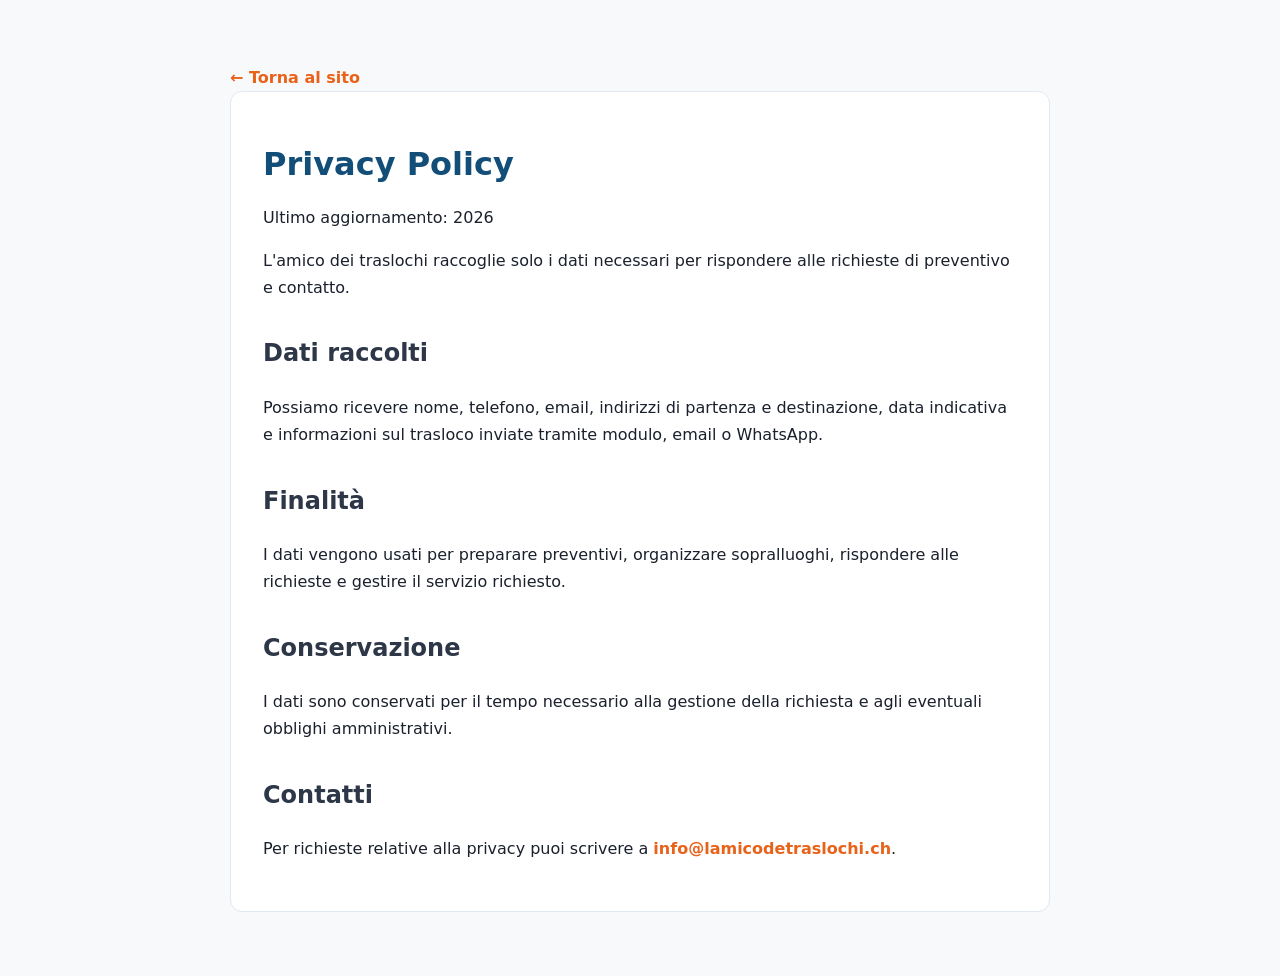
==== privacy-policy.html @ e81b9553 "Add files via upload" ====
<!DOCTYPE html>
<html lang="it">
<head>
<meta charset="UTF-8">
<meta name="viewport" content="width=device-width, initial-scale=1.0">
<title>Privacy Policy | L'amico dei traslochi</title>
<style>
  body { font-family: 'Segoe UI', system-ui, -apple-system, sans-serif; color: #1A202C; line-height: 1.7; margin: 0; background: #F8F9FA; }
  main { max-width: 820px; margin: 0 auto; padding: 4rem 1.5rem; }
  a { color: #E8621A; font-weight: 700; text-decoration: none; }
  h1 { color: #124E78; line-height: 1.15; }
  h2 { color: #2D3748; margin-top: 2rem; }
  .box { background: #fff; border: 1px solid #E2E8F0; border-radius: 12px; padding: 2rem; }
</style>
</head>
<body>
<main>
  <a href="index.html">← Torna al sito</a>
  <div class="box">
    <h1>Privacy Policy</h1>
    <p>Ultimo aggiornamento: 2026</p>
    <p>L'amico dei traslochi raccoglie solo i dati necessari per rispondere alle richieste di preventivo e contatto.</p>
    <h2>Dati raccolti</h2>
    <p>Possiamo ricevere nome, telefono, email, indirizzi di partenza e destinazione, data indicativa e informazioni sul trasloco inviate tramite modulo, email o WhatsApp.</p>
    <h2>Finalità</h2>
    <p>I dati vengono usati per preparare preventivi, organizzare sopralluoghi, rispondere alle richieste e gestire il servizio richiesto.</p>
    <h2>Conservazione</h2>
    <p>I dati sono conservati per il tempo necessario alla gestione della richiesta e agli eventuali obblighi amministrativi.</p>
    <h2>Contatti</h2>
    <p>Per richieste relative alla privacy puoi scrivere a <a href="mailto:info@lamicodetraslochi.ch">info@lamicodetraslochi.ch</a>.</p>
  </div>
</main>
</body>
</html>
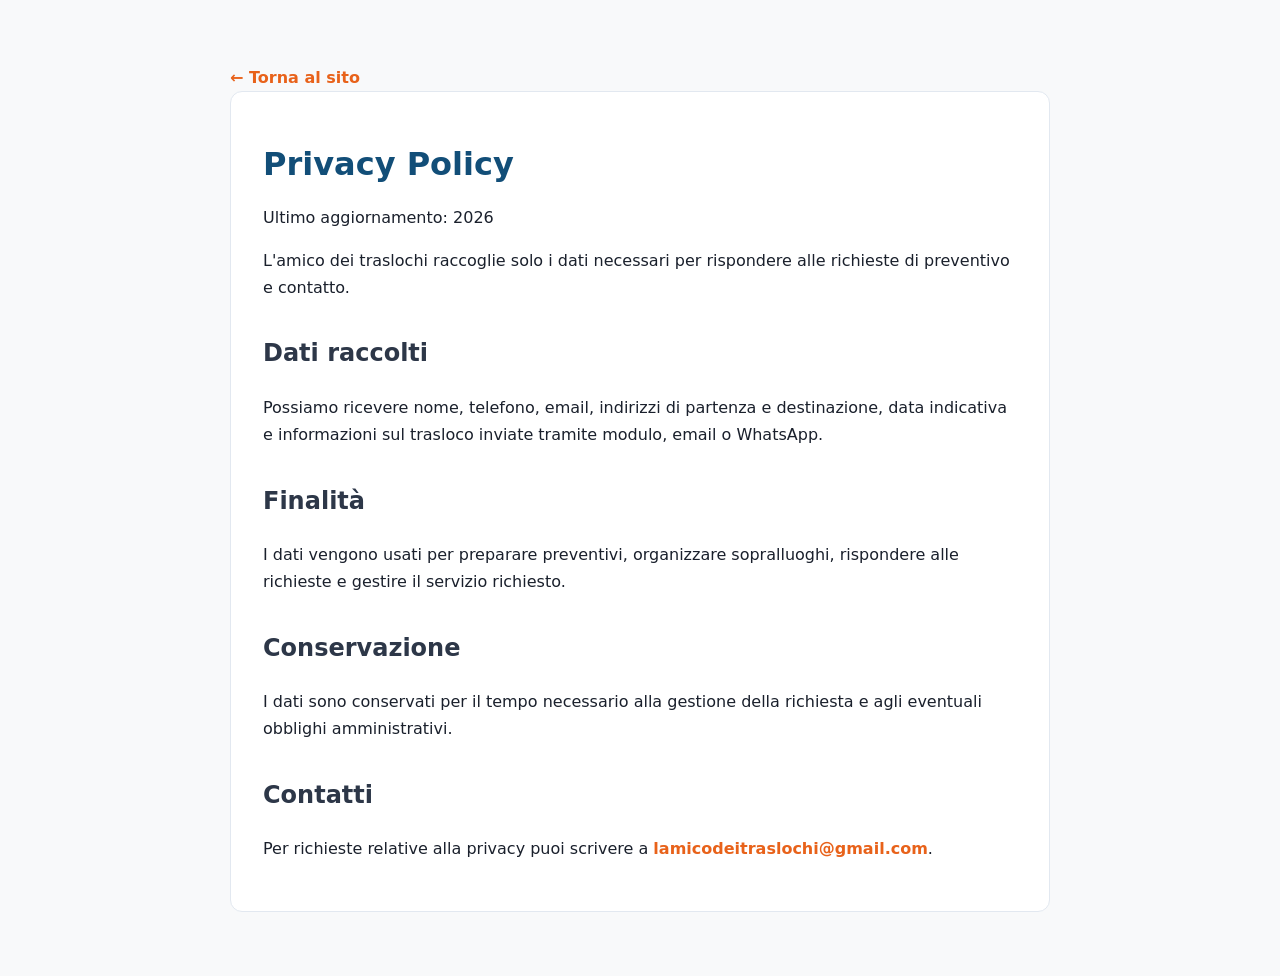
==== commit 79a0a1f8: "Add files via upload" ====
--- a/privacy-policy.html
+++ b/privacy-policy.html
@@ -27,7 +27,7 @@
     <h2>Conservazione</h2>
     <p>I dati sono conservati per il tempo necessario alla gestione della richiesta e agli eventuali obblighi amministrativi.</p>
     <h2>Contatti</h2>
-    <p>Per richieste relative alla privacy puoi scrivere a <a href="mailto:info@lamicodetraslochi.ch">info@lamicodetraslochi.ch</a>.</p>
+    <p>Per richieste relative alla privacy puoi scrivere a <a href="mailto:lamicodeitraslochi@gmail.com">lamicodeitraslochi@gmail.com</a>.</p>
   </div>
 </main>
 </body>
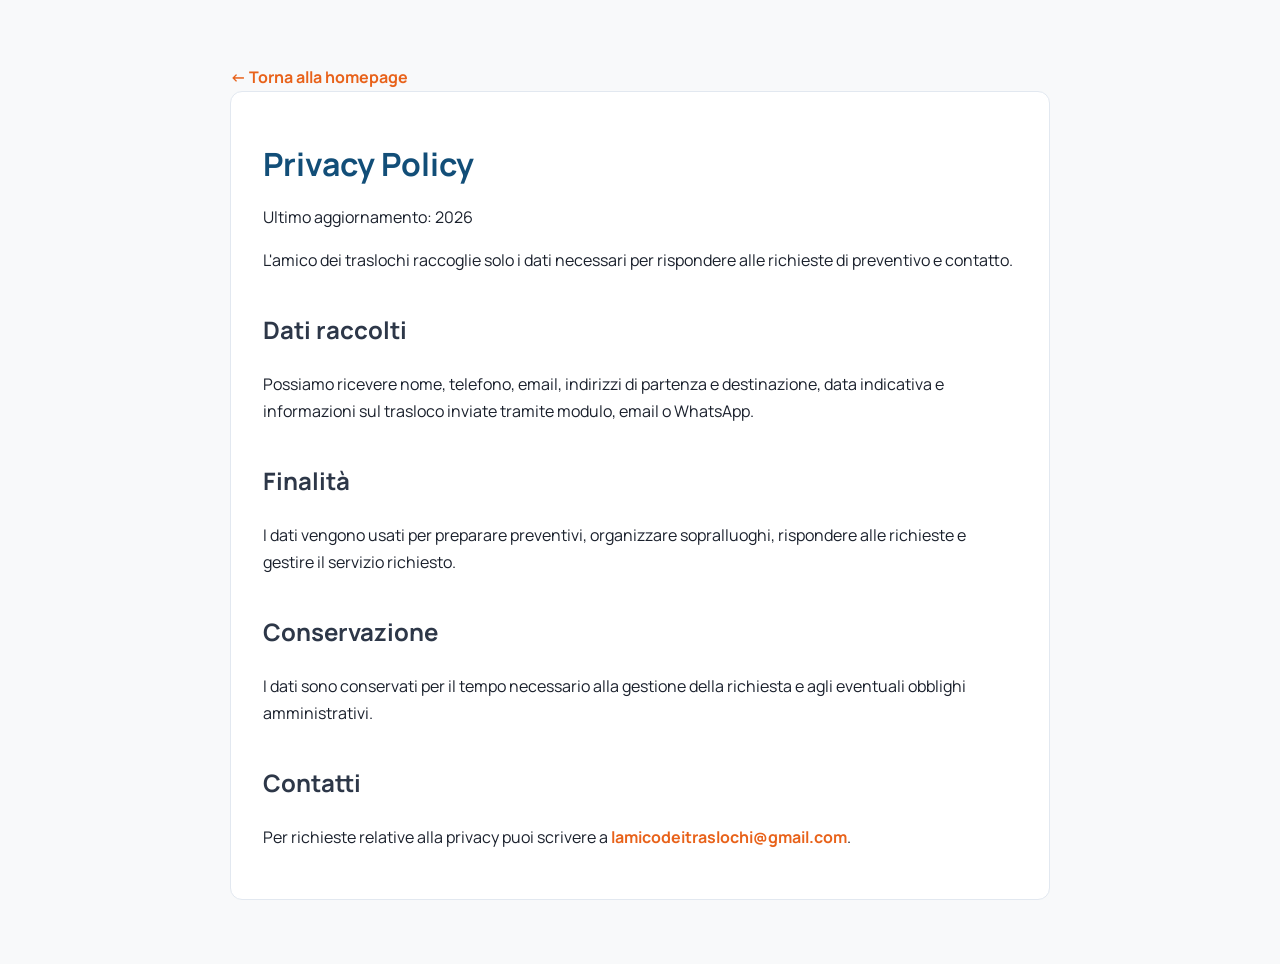
==== commit 81df1c75: "Add files via upload" ====
--- a/privacy-policy.html
+++ b/privacy-policy.html
@@ -1,21 +1,38 @@
 <!DOCTYPE html>
 <html lang="it">
 <head>
+<!-- Google Tag Manager -->
+<script>(function(w,d,s,l,i){w[l]=w[l]||[];w[l].push({'gtm.start':
+new Date().getTime(),event:'gtm.js'});var f=d.getElementsByTagName(s)[0],
+j=d.createElement(s),dl=l!='dataLayer'?'&l='+l:'';j.async=true;j.src=
+'https://www.googletagmanager.com/gtm.js?id='+i+dl;f.parentNode.insertBefore(j,f);
+})(window,document,'script','dataLayer','GTM-WCJHG2GM');</script>
+<!-- End Google Tag Manager -->
 <meta charset="UTF-8">
 <meta name="viewport" content="width=device-width, initial-scale=1.0">
-<title>Privacy Policy | L'amico dei traslochi</title>
+<meta name="description" content="Informativa sulla privacy e sul trattamento dei dati personali di L'Amico dei Traslochi.">
+<meta name="robots" content="index, follow">
+<title>Privacy Policy | L'Amico dei Traslochi</title>
+<link rel="canonical" href="https://amicodeitraslochi.ch/privacy-policy.html">
+<link rel="preconnect" href="https://fonts.googleapis.com">
+<link rel="preconnect" href="https://fonts.gstatic.com" crossorigin>
+<link href="https://fonts.googleapis.com/css2?family=Manrope:wght@400;500;600;700&display=swap" rel="stylesheet">
 <style>
-  body { font-family: 'Segoe UI', system-ui, -apple-system, sans-serif; color: #1A202C; line-height: 1.7; margin: 0; background: #F8F9FA; }
+  body { font-family: 'Manrope', system-ui, -apple-system, sans-serif; font-weight: 400; color: #1A202C; line-height: 1.7; margin: 0; background: #F8F9FA; }
   main { max-width: 820px; margin: 0 auto; padding: 4rem 1.5rem; }
   a { color: #E8621A; font-weight: 700; text-decoration: none; }
-  h1 { color: #124E78; line-height: 1.15; }
-  h2 { color: #2D3748; margin-top: 2rem; }
+  h1 { color: #124E78; line-height: 1.15; font-weight: 700; }
+  h2 { color: #2D3748; margin-top: 2.25rem; font-weight: 700; }
   .box { background: #fff; border: 1px solid #E2E8F0; border-radius: 12px; padding: 2rem; }
 </style>
 </head>
 <body>
+<!-- Google Tag Manager (noscript) -->
+<noscript><iframe src="https://www.googletagmanager.com/ns.html?id=GTM-WCJHG2GM"
+height="0" width="0" style="display:none;visibility:hidden"></iframe></noscript>
+<!-- End Google Tag Manager (noscript) -->
 <main>
-  <a href="index.html">← Torna al sito</a>
+  <a href="/">← Torna alla homepage</a>
   <div class="box">
     <h1>Privacy Policy</h1>
     <p>Ultimo aggiornamento: 2026</p>
